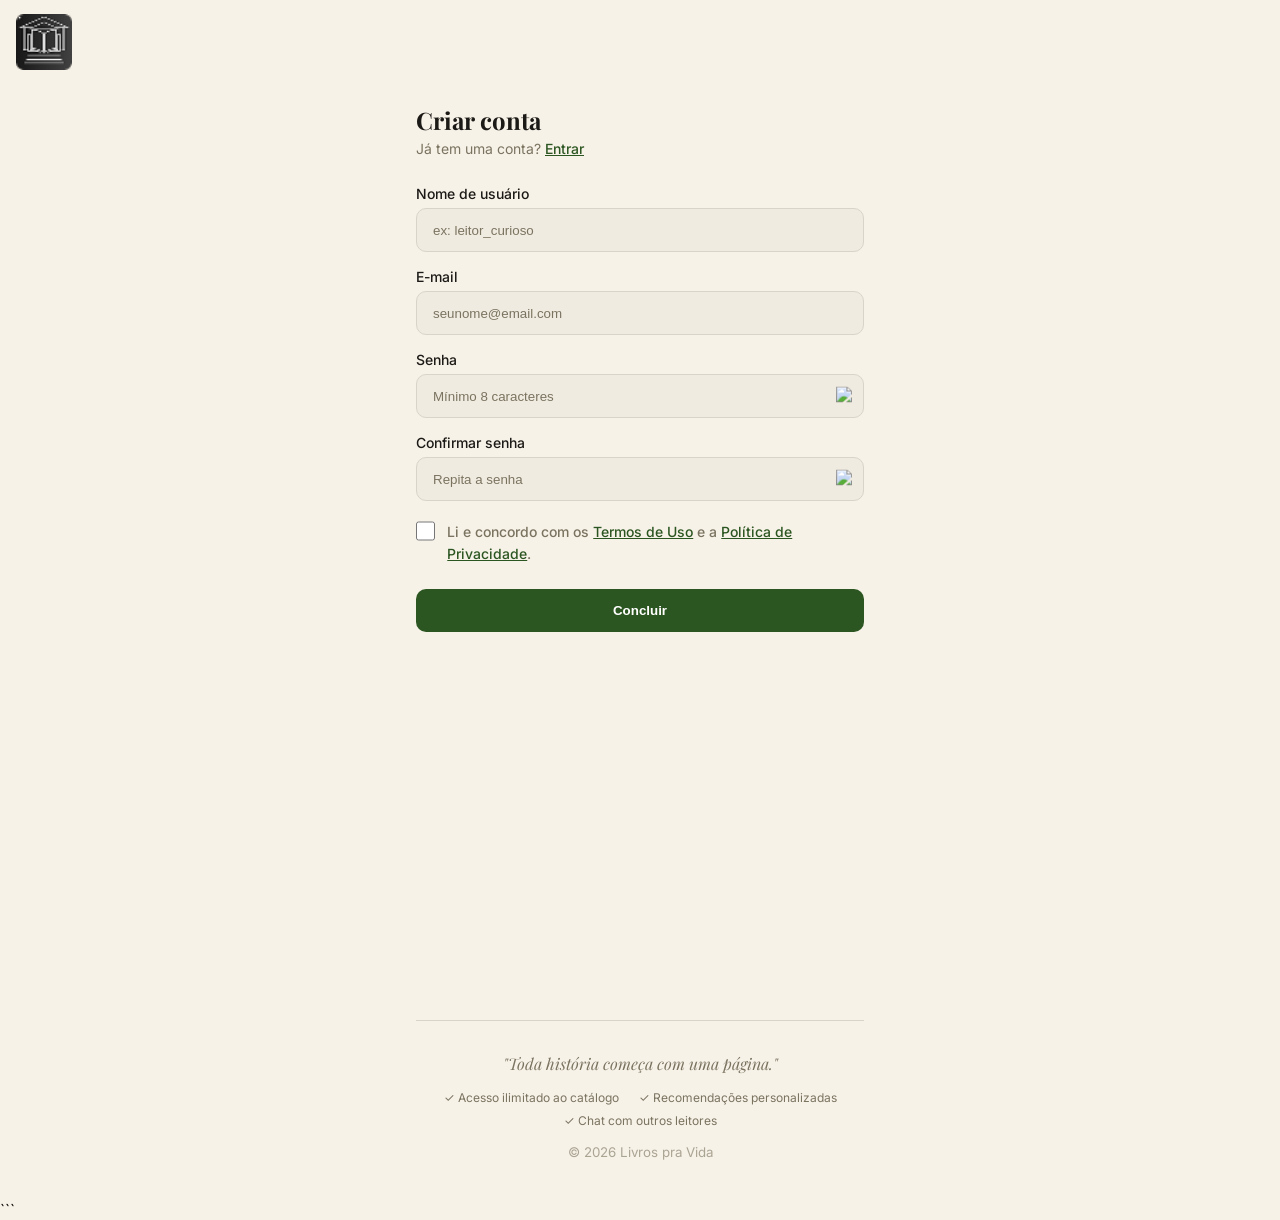
==== LPV/src/Cadastro.html @ cfc94538 "Adicionadas as páginas Cadastro e Login Adicionadas as novas páginas e as opções de acesso a elas pe" ====
<!DOCTYPE html>
<html lang="pt-BR">

<head>
    <meta charset="UTF-8">
    <meta name="viewport" content="width=device-width, initial-scale=1.0">
    <title>Livros pra Vida - Criar conta</title>

    <link
        href="https://fonts.googleapis.com/css2?family=Inter:wght@400;500;600&family=Playfair+Display:ital,wght@0,400;0,600;1,400&display=swap"
        rel="stylesheet">
    <link rel="stylesheet" href="StyleCadLog.css">
</head>

<body>

    <header>
        <a href="HomePage.html">
            <img src="../imagens/icone.png">
        </a>
    </header>

    <main>

        <section>
            <div class="title">
                <h1>Criar conta</h1>
                <p>Já tem uma conta? <a href="Login.html">Entrar</a></p>
            </div>

            <form>

                <label>
                    Nome de usuário
                    <input type="text" placeholder="ex: leitor_curioso">
                </label>

                <label>
                    E-mail
                    <input type="email" placeholder="seunome@email.com">
                </label>

                <label>
                    Senha
                    <div class="password">
                        <input type="password" placeholder="Mínimo 8 caracteres">
                        <button type="button">
                            <img src="https://www.figma.com/api/mcp/asset/ea881bc4-4cca-463d-89fe-136bc6582d27.svg">
                        </button>
                    </div>
                </label>

                <label>
                    Confirmar senha
                    <div class="password">
                        <input type="password" placeholder="Repita a senha">
                        <button type="button">
                            <img src="https://www.figma.com/api/mcp/asset/ea881bc4-4cca-463d-89fe-136bc6582d27.svg">
                        </button>
                    </div>
                </label>

                <label class="terms">
                    <input type="checkbox">
                    <span>
                        Li e concordo com os
                        <a href="#">Termos de Uso</a>
                        e a
                        <a href="#">Política de Privacidade</a>.
                    </span>
                </label>

                <button class="register" type="submit">
                    Concluir
                </button>

            </form>
        </section>

        <footer>
            <p>"Toda história começa com uma página."</p>

            <div class="benefits">
                <span>✓ Acesso ilimitado ao catálogo</span>
                <span>✓ Recomendações personalizadas</span>
                <span>✓ Chat com outros leitores</span>
            </div>

            <small>© 2026 Livros pra Vida</small>
        </footer>

    </main>

</body>

</html>
```
---- LPV/src/StyleCadLog.css ----
* {
    box-sizing: border-box;
    margin: 0;
    padding: 0;
}

body {
    background: #f7f2e8;
    color: #1c1a16;
    font-family: Inter, sans-serif;
}



/* CABEÇALHO */
header {
    position: absolute;
    top: 16px;
    left: 16px;
    right: 16px;
    height: 56px;
    display: flex;
    align-items: center;
    justify-content: space-between;
}

header img {
    width: 56px;
    height: 56px;
}

header span,
h1 {
    font-family: "Playfair Display", serif;
}

header span {
    font-size: 24px;
    font-weight: 600;
}



/* MAIN */
main {
    min-height: 1200px;
    padding: 104px 16px 40px;
    display: flex;
    flex-direction: column;
    align-items: center;
    justify-content: space-between;
}

section,
footer {
    width: 100%;
    max-width: 448px;
}



/* TÍTULO */
.title {
    margin-bottom: 28px;
}

h1 {
    font-size: 24px;
    margin-bottom: 4px;
}

p,
label {
    font-size: 14px;
}

.title p,
footer,
input::placeholder {
    color: #7a7360;
}

a {
    color: #2c5621;
    font-weight: 500;
}



/* FORMULÁRIO */
form {
    display: flex;
    flex-direction: column;
    gap: 16px;
}

label {
    display: flex;
    flex-direction: column;
    gap: 6px;
    font-weight: 500;
}



/* CAMPOS */
input[type="text"],
input[type="email"],
input[type="password"] {
    width: 100%;
    height: 44px;
    padding: 12px 16px;
    border: 1px solid #d9d4c9;
    border-radius: 10px;
    background: #f0ebe0;
    outline: none;
}

input:focus {
    border-color: #2c5621;
}



/* SENHA */
.password {
    position: relative;
}

.password input {
    padding-right: 45px;
}

.password button {
    position: absolute;
    right: 12px;
    top: 50%;
    transform: translateY(-50%);
    border: 0;
    background: none;
    cursor: pointer;
}

.password img {
    width: 16px;
}



/* TERMOS */
.terms {
    flex-direction: row;
    align-items: flex-start;
    gap: 12px;
    padding: 4px 0 8px;
    color: #7a7360;
    line-height: 22px;
    cursor: pointer;
}

.terms input {
    width: 20px;
    height: 20px;
    accent-color: #2c5621;
}



/* BOTÕES */
.register,
.login {
    padding: 14px;
    border: 0;
    border-radius: 10px;
    background: #2c5621;
    color: white;
    font-weight: 600;
    cursor: pointer;
}

.register:hover {
    background: #234719;
}



/* RODAPÉ */
footer {
    padding-top: 32px;
    border-top: 1px solid #d9d4c9;
    display: flex;
    flex-direction: column;
    align-items: center;
    gap: 16px;
    text-align: center;
}

footer p {
    font: italic 16px "Playfair Display", serif;
}

.benefits {
    display: flex;
    flex-wrap: wrap;
    justify-content: center;
    gap: 8px 20px;
    font-size: 12px;
}

footer small {
    color: #aaa493;
}



@media (max-width: 600px) {
    main {
        min-height: 100vh;
        padding-bottom: 32px;
    }

    .benefits {
        flex-direction: column;
    }
}



@media (max-width: 480px) {
    header img {
        width: 48px;
        height: 48px;
    }

    header span {
        font-size: 20px;
    }
}
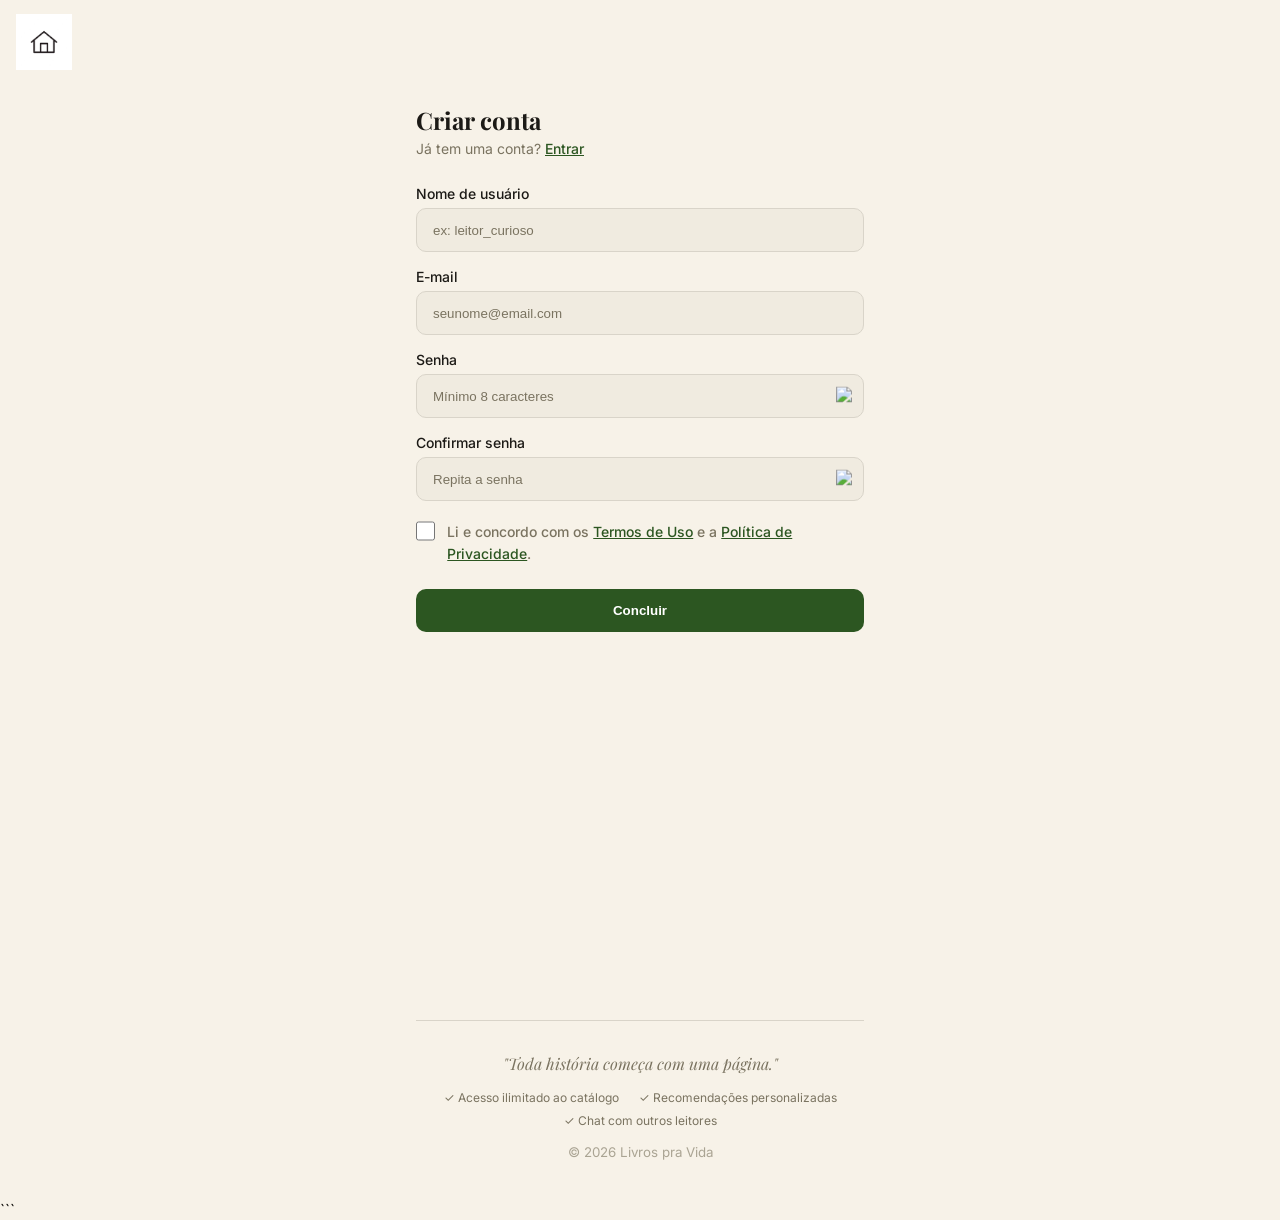
==== commit 02c156e9: "Add files via upload" ====
--- a/LPV/src/Cadastro.html
+++ b/LPV/src/Cadastro.html
@@ -9,14 +9,14 @@
     <link
         href="https://fonts.googleapis.com/css2?family=Inter:wght@400;500;600&family=Playfair+Display:ital,wght@0,400;0,600;1,400&display=swap"
         rel="stylesheet">
-    <link rel="stylesheet" href="StyleCadLog.css">
+    <link rel="stylesheet" href="../css/StyleCadLog.css">
 </head>
 
 <body>
 
     <header>
-        <a href="HomePage.html">
-            <img src="../imagens/icone.png">
+        <a href="../index.php">
+            <img src="../imagens/pngHome.png">
         </a>
     </header>
 
@@ -28,7 +28,7 @@
                 <p>Já tem uma conta? <a href="Login.html">Entrar</a></p>
             </div>
 
-            <form>
+            <form onsubmit="enviarMensagem()" action="../index.html">
 
                 <label>
                     Nome de usuário
@@ -75,6 +75,13 @@
                 </button>
 
             </form>
+            <script>
+                function enviarMensagem() {
+                    sessionStorage.setItem("mensagem", "Login realizado com sucesso!");
+                    localStorage.setItem("logado", "true");
+                    window.location.href = "index.html";
+                }
+            </script>
         </section>
 
         <footer>
--- a/LPV/css/StyleCadLog.css
+++ b/LPV/css/StyleCadLog.css
@@ -0,0 +1,238 @@
+* {
+    box-sizing: border-box;
+    margin: 0;
+    padding: 0;
+}
+
+body {
+    background: #f7f2e8;
+    color: #1c1a16;
+    font-family: Inter, sans-serif;
+}
+
+
+
+/* CABEÇALHO */
+header {
+    position: absolute;
+    top: 16px;
+    left: 16px;
+    right: 16px;
+    height: 56px;
+    display: flex;
+    align-items: center;
+    justify-content: space-between;
+}
+
+header img {
+    width: 56px;
+    height: 56px;
+}
+
+header span,
+h1 {
+    font-family: "Playfair Display", serif;
+}
+
+header span {
+    font-size: 24px;
+    font-weight: 600;
+}
+
+
+
+/* MAIN */
+main {
+    min-height: 1200px;
+    padding: 104px 16px 40px;
+    display: flex;
+    flex-direction: column;
+    align-items: center;
+    justify-content: space-between;
+}
+
+section,
+footer {
+    width: 100%;
+    max-width: 448px;
+}
+
+
+
+/* TÍTULO */
+.title {
+    margin-bottom: 28px;
+}
+
+h1 {
+    font-size: 24px;
+    margin-bottom: 4px;
+}
+
+p,
+label {
+    font-size: 14px;
+}
+
+.title p,
+footer,
+input::placeholder {
+    color: #7a7360;
+}
+
+a {
+    color: #2c5621;
+    font-weight: 500;
+}
+
+
+
+/* FORMULÁRIO */
+form {
+    display: flex;
+    flex-direction: column;
+    gap: 16px;
+}
+
+label {
+    display: flex;
+    flex-direction: column;
+    gap: 6px;
+    font-weight: 500;
+}
+
+
+
+/* CAMPOS */
+input[type="text"],
+input[type="email"],
+input[type="password"] {
+    width: 100%;
+    height: 44px;
+    padding: 12px 16px;
+    border: 1px solid #d9d4c9;
+    border-radius: 10px;
+    background: #f0ebe0;
+    outline: none;
+}
+
+input:focus {
+    border-color: #2c5621;
+}
+
+
+
+/* SENHA */
+.password {
+    position: relative;
+}
+
+.password input {
+    padding-right: 45px;
+}
+
+.password button {
+    position: absolute;
+    right: 12px;
+    top: 50%;
+    transform: translateY(-50%);
+    border: 0;
+    background: none;
+    cursor: pointer;
+}
+
+.password img {
+    width: 16px;
+}
+
+
+
+/* TERMOS */
+.terms {
+    flex-direction: row;
+    align-items: flex-start;
+    gap: 12px;
+    padding: 4px 0 8px;
+    color: #7a7360;
+    line-height: 22px;
+    cursor: pointer;
+}
+
+.terms input {
+    width: 20px;
+    height: 20px;
+    accent-color: #2c5621;
+}
+
+
+
+/* BOTÕES */
+.register,
+.login {
+    padding: 14px;
+    border: 0;
+    border-radius: 10px;
+    background: #2c5621;
+    color: white;
+    font-weight: 600;
+    cursor: pointer;
+}
+
+.register:hover {
+    background: #234719;
+}
+
+
+
+/* RODAPÉ */
+footer {
+    padding-top: 32px;
+    border-top: 1px solid #d9d4c9;
+    display: flex;
+    flex-direction: column;
+    align-items: center;
+    gap: 16px;
+    text-align: center;
+}
+
+footer p {
+    font: italic 16px "Playfair Display", serif;
+}
+
+.benefits {
+    display: flex;
+    flex-wrap: wrap;
+    justify-content: center;
+    gap: 8px 20px;
+    font-size: 12px;
+}
+
+footer small {
+    color: #aaa493;
+}
+
+
+
+@media (max-width: 600px) {
+    main {
+        min-height: 100vh;
+        padding-bottom: 32px;
+    }
+
+    .benefits {
+        flex-direction: column;
+    }
+}
+
+
+
+@media (max-width: 480px) {
+    header img {
+        width: 48px;
+        height: 48px;
+    }
+
+    header span {
+        font-size: 20px;
+    }
+}
